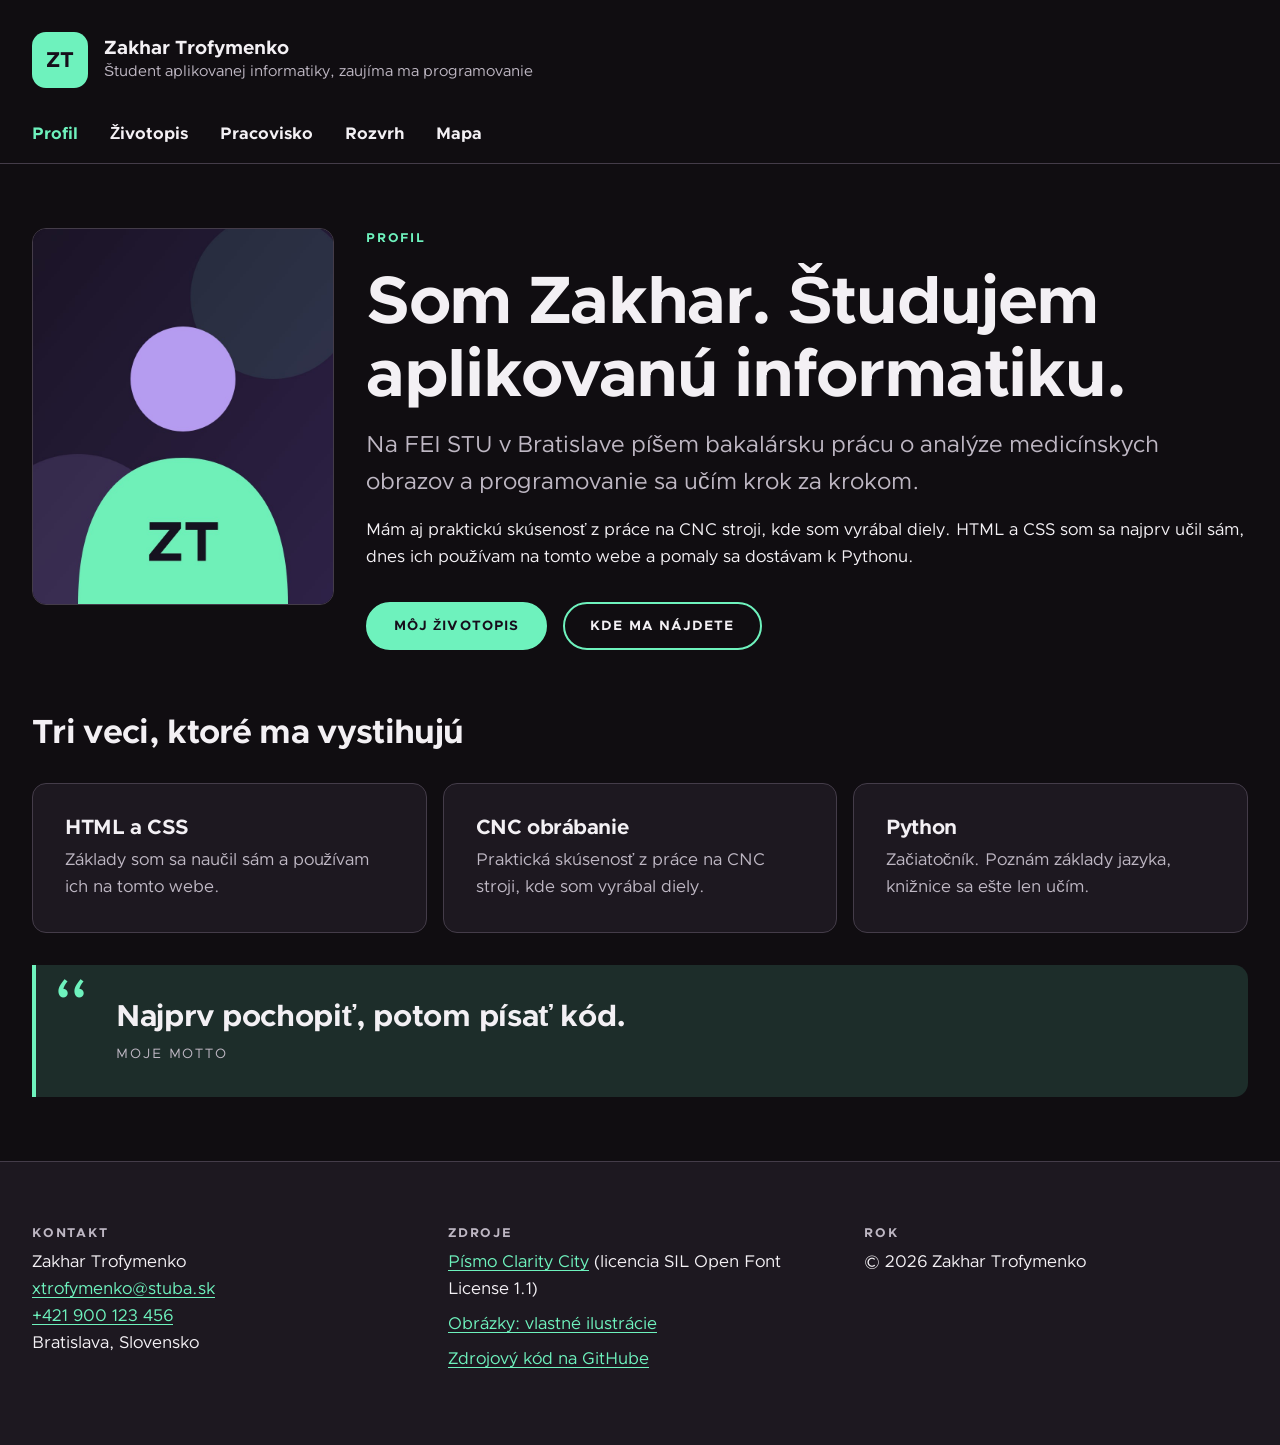
==== index.html @ 53841800 "Complete index.html with styles" ====
<!DOCTYPE html>
<html lang="sk">
<head>
  <meta charset="UTF-8">
  <meta name="viewport" content="width=device-width, initial-scale=1.0">
  <title>Profil</title>
  <link rel="stylesheet" href="./css/styles.css">
</head>
<body>
  <header class="header">
    <div class="container header__inner">
      <a href="./index.html" class="header__logo">ZT</a>
      <div>
        <p class="header__name">Zakhar Trofymenko</p>
        <p class="header__slogan">Študent aplikovanej informatiky, zaujíma ma programovanie</p>
      </div>
    </div>
  </header>
  <nav class="nav">
    <div class="container">
      <ul class="nav__list">
        <li class="nav__item">
          <a href="./index.html" class="nav__link" aria-current="page">Profil</a>
        </li>
        <li class="nav__item">
          <a href="./pages/cv.html" class="nav__link">Životopis</a>
        </li>
        <li class="nav__item">
          <a href="./pages/workspace.html" class="nav__link">Pracovisko</a>
        </li>
        <li class="nav__item">
          <a href="./pages/schedule.html" class="nav__link">Rozvrh</a>
        </li>
        <li class="nav__item">
          <a href="./pages/map.html" class="nav__link">Mapa</a>
        </li>
      </ul>
    </div>
  </nav>
  <main class="main">
    <div class="container">
      <section class="profile">
        <img src="./img/me.jpg" alt="" class="profile__image">
        <div class="profile__description">
          <p class="profile__eyebrow">Profil</p>
          <h1 class="profile__title">Som Zakhar. Študujem aplikovanú informatiku.</h1>
          <div class="profile__intro">
            <p class="profile__lead">Na FEI STU v Bratislave píšem bakalársku prácu o analýze medicínskych obrazov a programovanie sa učím krok za krokom.</p>
            <p>Mám aj praktickú skúsenosť z práce na CNC stroji, kde som vyrábal diely. HTML a CSS som sa najprv učil sám, dnes ich používam na tomto webe a pomaly sa dostávam k Pythonu.</p>
          </div>
          <div class="profile__buttons">
            <a class="button button--filled" href="./pages/cv.html">Môj životopis</a>
            <a class="button" href="./pages/map.html">Kde ma nájdete</a>
          </div>
        </div>
      </section>
      <section class="key-things">
        <h2 class="key-things">Tri veci, ktoré ma vystihujú</h2>
        <ul class="key-things__list">
          <li class="key-things__item">
            <h3 class="key-things__name">HTML a CSS</h3>
            <p class="key-things__text">Základy som sa naučil sám a používam ich na tomto webe.</p>
          </li>
          <li class="key-things__item">
            <h3 class="key-things__name">CNC obrábanie</h3>
            <p class="key-things__text">Praktická skúsenosť z práce na CNC stroji, kde som vyrábal diely.</p>
          </li>
          <li class="key-things__item">
            <h3 class="key-things__name">Python</h3>
            <p class="key-things__text">Začiatočník. Poznám základy jazyka, knižnice sa ešte len učím.</p>
          </li>
        </ul>
      </section>
      <aside class="quote">
        <p>Najprv pochopiť, potom písať kód.</p>
        <p>Moje motto</p>
      </aside>
    </div>
  </main>
  <footer class="footer">
    <address class="footer__address container">
      <div>
        <h2 class="footer__title">Kontakt</h2>
        <p>Zakhar Trofymenko</p>
        <a href="mailto:xtrofymenko@stuba.sk">xtrofymenko@stuba.sk</a>
        <a href="tel:+421900123456">+421 900 123 456</a>
        <p>Bratislava, Slovensko</p>
      </div>
      <div>
        <h2 class="footer__title">Zdroje</h2>
        <ul class="footer__list">
          <li>
            <a href="https://fonts.google.com/specimen/Clarity+City" target="_blank">Písmo Clarity City</a> (licencia SIL Open Font License 1.1)
          </li>
          <li>
            <a href="https://github.com/ZaharTrofym/webte-zadanie1/tree/main/img" target="_blank">Obrázky: vlastné ilustrácie</a>
          </li>
          <li>
            <a href="https://github.com/ZaharTrofym/webte-zadanie1" target="_blank">Zdrojový kód na GitHube</a>
          </li>
        </ul> 
      </div>
      <div>
        <h2 class="footer__title">Rok</h2>
        <p>© 2026 Zakhar Trofymenko</p>
      </div>
    </address>
  </footer>
</body>
</html>
---- css/styles.css ----
@font-face {
  font-family: "Clarity City";
  src: url("../fonts/clarity-city-v3-400.woff2") format("woff2");
  font-weight: 400;
  font-display: swap
}

@font-face {
  font-family: "Clarity City";
  src: url("../fonts/clarity-city-v3-700.woff2") format("woff2");
  font-weight: 700;
  font-display: swap
}

:root {
  --hue: 276;
  --hue-primary: 156;
  --hue-accent: 15;

  --color-bg: hsl(var(--hue), 14%, 6%);
  --color-surface: hsl(var(--hue), 13%, 11%);
  --color-surface-alt: hsl(var(--hue), 14%, 16%);
  --color-surface-brand: hsl(var(--hue), 28%, 20%);
  --color-border: hsl(var(--hue), 10%, 26%);
  --color-text: hsl(var(--hue), 14%, 95%);
  --color-muted: hsl(var(--hue), 9%, 74%);

  --color-primary: hsl(var(--hue-primary), 83%, 69%);
  --color-primary-soft: hsla(var(--hue-primary), 83%, 69%, 0.14);
  --color-secondary: hsl(var(--hue), 75%, 78%);
  --color-secondary-soft: hsla(var(--hue), 75%, 78%, 0.16);
  --color-accent: hsl(var(--hue-accent), 90%, 68%);
  --color-accent-soft: hsla(var(--hue-accent), 90%, 68%, 0.16);
  --color-on-primary: hsl(var(--hue), 30%, 8%);
  --color-overlay: hsla(var(--hue), 30%, 3%, 0.7);
  --shadow: 0 12px 32px hsla(var(--hue), 40%, 2%, 0.55);

  --radius: 14px;
  --radius-pill: 999px;
  --space: 16px;
  --space-sm: calc(var(--space) / 2);
  --space-lg: calc(var(--space) * 2);
  --space-xl: calc(var(--space) * 4);
}

body {
  font-family: "Clarity City", sans-serif;
  background: var(--color-bg);
  color: var(--color-text);
  margin: 0;
  line-height: 1.6;
  font-size: 1.0625rem;
}

p, h1, h2, h3 {
  margin: 0;
}

h1, h2, h3 {
  font-weight: 700;
  line-height: 1.08;
  letter-spacing: -0.02em;
}

h1 {
  font-size: clamp(2.5rem, 7vw, 5.2rem);
}

h2 {
  font-size: clamp(1.5rem, 3vw, 2.1rem);
}

h3 {
  font-size: 1.2rem;
}

ul {
  list-style: none;
  margin: 0;
  padding: 0;
}

a {
  color: var(--color-text);
  color: var(--color-primary);
  text-underline-offset: 0.2em;
  transition: 0.2s;
}

a:hover {
  color: var(--color-secondary);
}

address {
  font-style: normal;
}

.container {
  max-width: 1240px;
  margin-inline: auto;
  padding-inline: var(--space-lg);
}

.button {
  padding: 0.7rem 1.6rem;
  border: 2px solid var(--color-primary);
  border-radius: var(--radius-pill);
  font-size: 0.85rem;
  font-weight: 700;
  letter-spacing: 0.08em;
  text-transform: uppercase;
  text-decoration: none;
  color: var(--color-text);
  transition: 0.3s;
}

.button:hover {
  background: var(--color-primary);
  color: var(--color-on-primary);
  box-shadow: 0 0 30px -10px var(--color-primary);
  transform: translateY(-2px);
}

.button--filled {
  background: var(--color-primary);
  color: var(--color-on-primary);
}

.button--filled:hover {
  color: var(--color-text);
  background: none;
}

.header {
  padding-block: var(--space-lg) var(--space);
}

.header__inner {
  display: flex;
  align-items: center;
  gap: var(--space);
}

.header__logo {
  display: grid;
  width: 56px;
  height: 56px;
  background: var(--color-primary);
  border-radius: var(--radius);
  place-items: center;
  font-size: 1.35rem;
  font-weight: 700;
  color: var(--color-on-primary);
  text-decoration: none;
}

.header__logo:hover {
  color: var(--color-on-primary);
  transform: translateY(-2px);
  box-shadow: 0 0 30px -10px var(--color-primary);
}

.header__name {
  font-size: 1.2rem;
  font-weight: 700;
  line-height: 1.2;
}

.header__slogan {
  font-size: 0.95rem;
  color: var(--color-muted);
}

.nav {
  padding-block: var(--space);
  font-size: 1.05rem;
  font-weight: 700;
  border-bottom: 1px solid var(--color-border);
}

.nav__list {
  display: flex;
  gap: var(--space-lg);
}

.nav__link {
  color: var(--color-text);
  text-decoration: none;
}

.nav__link[aria-current="page"] {
  color: var(--color-primary);
}


.main {
  padding-block: var(--space-xl);
}

.profile__image {
  max-width: 300px;
  border-radius: var(--radius);
  border: 1px solid var(--color-border);
  float: left;
  margin: 0 var(--space-lg) var(--space) 0;
}

.profile__eyebrow {
  font-size: 0.8rem;
  letter-spacing: 0.14em; 
  font-weight: 700;
  text-transform: uppercase;
  color: var(--color-primary);
}

.profile__title {
  font-size: clamp(2.2rem, 5.5vw, 4.2rem);
  margin-top: var(--space);
}

.profile__lead {
  font-size: clamp(1.1rem, 2vw, 1.45rem);
  color: var(--color-muted);
  margin-top: var(--space);
}

.profile__intro p:last-child {
  margin-top: var(--space);
}

.profile__buttons {
  display: flex;
  gap: var(--space);
  margin-top: var(--space-lg);
}

.key-things {
  margin-top: var(--space-xl);
}

.key-things__list {
  display: grid;
  gap: var(--space);
  margin-top: var(--space-lg);
  grid-template-columns: repeat(auto-fit, minmax(240px, 1fr));
}

.key-things__item {
  padding: var(--space-lg);
  border: 1px solid var(--color-border);
  border-radius: var(--radius);
  background: var(--color-surface);
  transition: 0.3s;
}

.key-things__item:hover {
  border-color: var(--color-primary);
  transform: translateY(-2px);
  box-shadow: 0 0 30px -10px var(--color-primary);
}

.key-things__name {
  margin-bottom: var(--space-sm);
  font-size: 1.3rem;
  font-weight: 700;
}

.key-things__text {
  color: var(--color-muted);
}

.quote {
  position: relative;
  margin-top: var(--space-lg);
  padding: var(--space-lg) var(--space-lg) var(--space-lg) calc(var(--space-xl) + var(--space));
  border-left: 4px solid var(--color-primary);
  border-radius: 0 var(--radius) var(--radius) 0;
  background: var(--color-primary-soft);
}

.quote::before {
  content: "\201C";
  position: absolute;
  top: 0;
  left: var(--space);
  font-size: 5rem;
  line-height: 1;
  color: var(--color-primary);
}

.quote p:first-child {
  font-size: clamp(1.3rem, 3vw, 1.9rem);
  font-weight: 700;
  line-height: 1.25;
  letter-spacing: -0.01em;
}

.quote p:last-child {
  margin-top: var(--space-sm);
  color: var(--color-muted);
  font-size: 0.85rem;
  letter-spacing: 0.14em;
  text-transform: uppercase;
}

.footer {
  padding-block: var(--space-xl);
  border-top: 1px solid var(--color-border);
  background: var(--color-surface);
}

.footer__address {
  display: grid;
  grid-template-columns: repeat(auto-fit, minmax(240px, 1fr));
  gap: var(--space-lg);
}

.footer__title {
  font-size: 0.8rem;
  letter-spacing: 0.14em;
  text-transform: uppercase;
  color: var(--color-muted);
  margin-bottom: var(--space-sm);
}

.footer__address div {
  display: flex;
  flex-direction: column;
}

.footer__list li {
  margin-bottom: var(--space-sm);
}
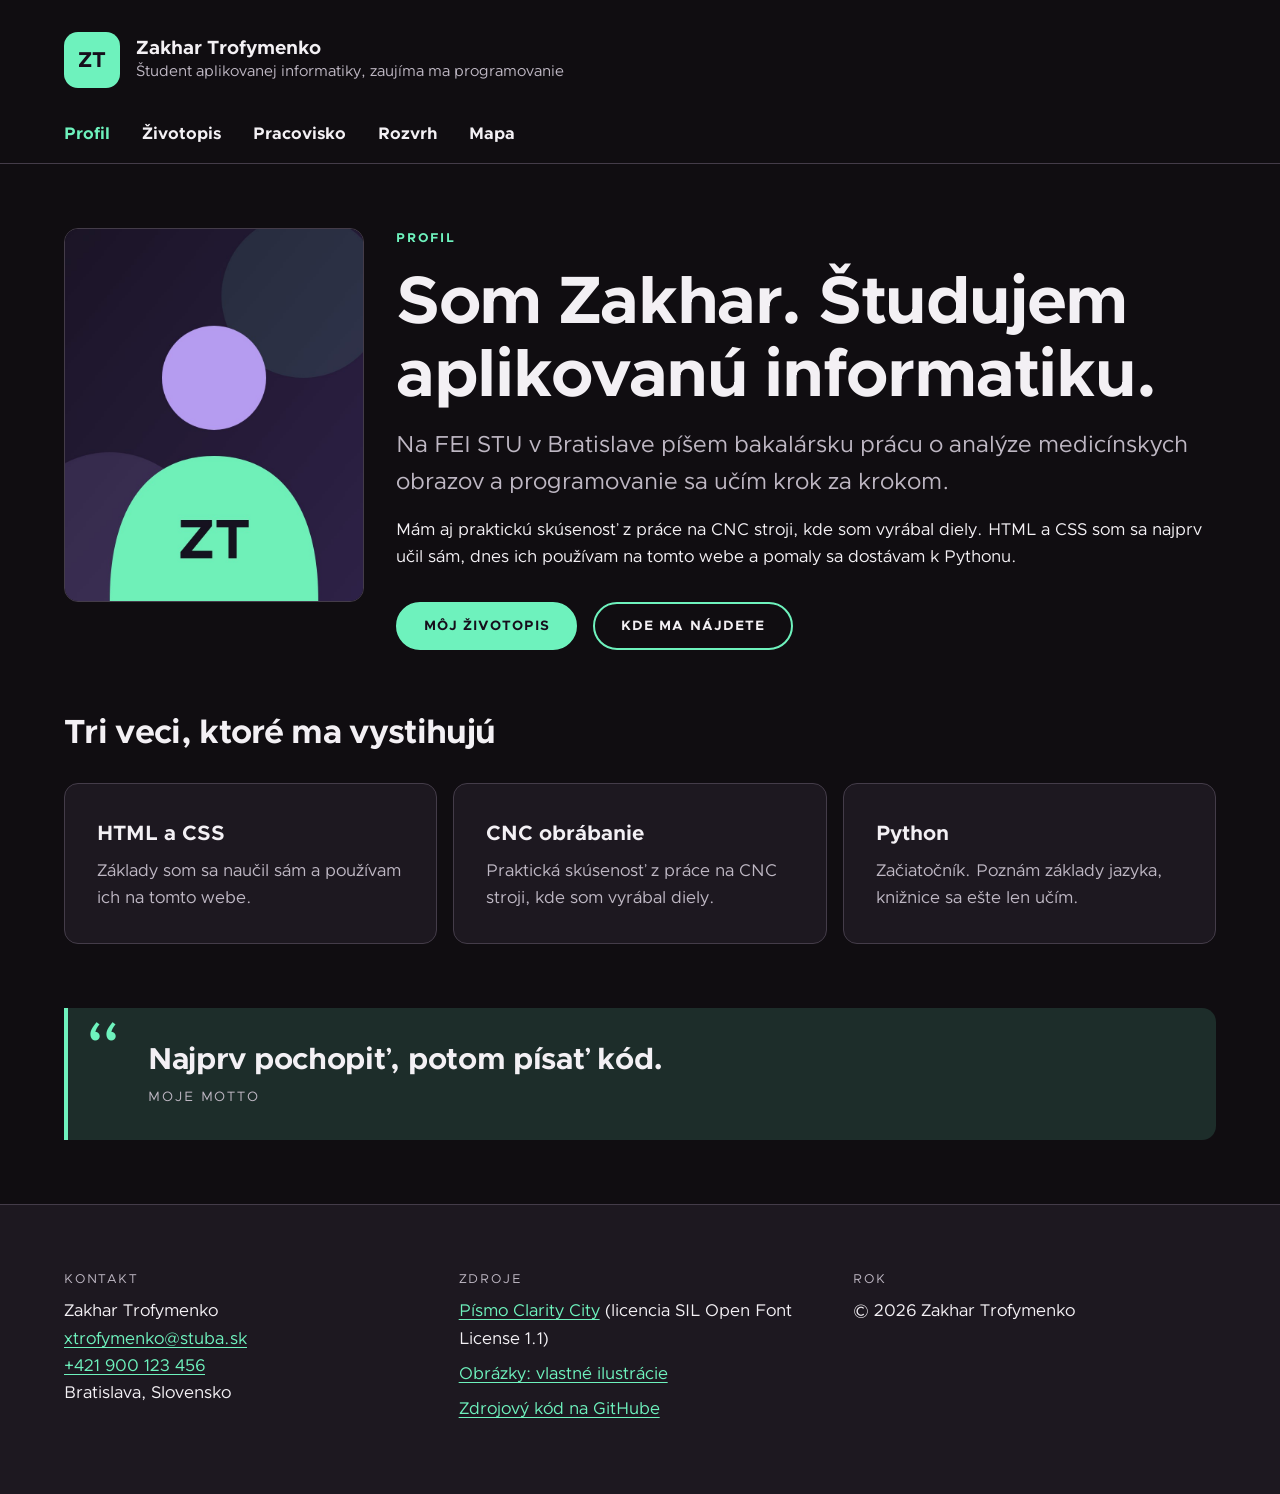
==== commit 9d6fd5e6: "Fixed index.html and styles" ====
--- a/index.html
+++ b/index.html
@@ -3,7 +3,12 @@
 <head>
   <meta charset="UTF-8">
   <meta name="viewport" content="width=device-width, initial-scale=1.0">
-  <title>Profil</title>
+  <title>Profil | Zakhar Trofymenko</title>
+  <meta name="description" content="Online vizitka Zakhara Trofymenka, študenta aplikovanej informatiky na STU FEI.">
+  <meta property="og:title" content="Profil | Zakhar Trofymenko">
+  <meta property="og:description" content="Online vizitka študenta aplikovanej informatiky.">
+  <meta property="og:image" content="./img/me.jpg">
+  <link rel="icon" href="./favicon.ico">
   <link rel="stylesheet" href="./css/styles.css">
 </head>
 <body>
@@ -40,12 +45,12 @@
   <main class="main">
     <div class="container">
       <section class="profile">
-        <img src="./img/me.jpg" alt="" class="profile__image">
+        <img src="./img/me.jpg" alt="Portrét Zakhara Trofymenka" class="profile__image" width="800" height="1000">
         <div class="profile__description">
           <p class="profile__eyebrow">Profil</p>
           <h1 class="profile__title">Som Zakhar. Študujem aplikovanú informatiku.</h1>
           <div class="profile__intro">
-            <p class="profile__lead">Na FEI STU v Bratislave píšem bakalársku prácu o analýze medicínskych obrazov a programovanie sa učím krok za krokom.</p>
+            <p class="profile__lead">Na FEI STU   v Bratislave píšem bakalársku prácu o analýze medicínskych obrazov a programovanie sa učím krok za krokom.</p>
             <p>Mám aj praktickú skúsenosť z práce na CNC stroji, kde som vyrábal diely. HTML a CSS som sa najprv učil sám, dnes ich používam na tomto webe a pomaly sa dostávam k Pythonu.</p>
           </div>
           <div class="profile__buttons">
@@ -55,7 +60,7 @@
         </div>
       </section>
       <section class="key-things">
-        <h2 class="key-things">Tri veci, ktoré ma vystihujú</h2>
+        <h2 class="key-things__title">Tri veci, ktoré ma vystihujú</h2>
         <ul class="key-things__list">
           <li class="key-things__item">
             <h3 class="key-things__name">HTML a CSS</h3>
@@ -80,28 +85,28 @@
   <footer class="footer">
     <address class="footer__address container">
       <div>
-        <h2 class="footer__title">Kontakt</h2>
+        <p class="footer__title">Kontakt</p>
         <p>Zakhar Trofymenko</p>
         <a href="mailto:xtrofymenko@stuba.sk">xtrofymenko@stuba.sk</a>
         <a href="tel:+421900123456">+421 900 123 456</a>
         <p>Bratislava, Slovensko</p>
       </div>
       <div>
-        <h2 class="footer__title">Zdroje</h2>
+        <p class="footer__title">Zdroje</p>
         <ul class="footer__list">
           <li>
-            <a href="https://fonts.google.com/specimen/Clarity+City" target="_blank">Písmo Clarity City</a> (licencia SIL Open Font License 1.1)
+            <a href="https://fonts.google.com/specimen/Clarity+City" target="_blank" rel="noopener noreferrer">Písmo Clarity City</a> (licencia SIL Open Font License 1.1)
           </li>
           <li>
-            <a href="https://github.com/ZaharTrofym/webte-zadanie1/tree/main/img" target="_blank">Obrázky: vlastné ilustrácie</a>
+            <a href="https://github.com/ZaharTrofym/webte-zadanie1/tree/main/img" target="_blank" rel="noopener noreferrer">Obrázky: vlastné ilustrácie</a>
           </li>
           <li>
-            <a href="https://github.com/ZaharTrofym/webte-zadanie1" target="_blank">Zdrojový kód na GitHube</a>
+            <a href="https://github.com/ZaharTrofym/webte-zadanie1" target="_blank" rel="noopener noreferrer">Zdrojový kód na GitHube</a>
           </li>
         </ul> 
       </div>
       <div>
-        <h2 class="footer__title">Rok</h2>
+        <p class="footer__title">Rok</p>
         <p>© 2026 Zakhar Trofymenko</p>
       </div>
     </address>
--- a/css/styles.css
+++ b/css/styles.css
@@ -2,14 +2,32 @@
   font-family: "Clarity City";
   src: url("../fonts/clarity-city-v3-400.woff2") format("woff2");
   font-weight: 400;
-  font-display: swap
+  font-display: swap;
+  unicode-range: U+0000-00FF, U+0131, U+0152-0153, U+02BB-02BC, U+02C6, U+02DA, U+02DC, U+2000-206F, U+20AC, U+2122, U+2191, U+2193, U+2212, U+2215, U+FEFF, U+FFFD;
 }
 
 @font-face {
   font-family: "Clarity City";
   src: url("../fonts/clarity-city-v3-700.woff2") format("woff2");
   font-weight: 700;
-  font-display: swap
+  font-display: swap;
+  unicode-range: U+0000-00FF, U+0131, U+0152-0153, U+02BB-02BC, U+02C6, U+02DA, U+02DC, U+2000-206F, U+20AC, U+2122, U+2191, U+2193, U+2212, U+2215, U+FEFF, U+FFFD;
+}
+
+@font-face {
+  font-family: "Clarity City";
+  src: url("../fonts/clarity-city-v3-latin-ext-regular.woff2") format("woff2");
+  font-weight: 400;
+  font-display: swap;
+  unicode-range: U+0100-02BA, U+02BD-02C5, U+02C7-02CC, U+02CE-02D7, U+02DD-02FF, U+0304, U+0308, U+0329, U+1D00-1DBF, U+1E00-1E9F, U+1EF2-1EFF, U+2020, U+20A0-20AB, U+20AD-20C0, U+2113, U+2C60-2C7F, U+A720-A7FF;
+}
+
+@font-face {
+  font-family: "Clarity City";
+  src: url("../fonts/clarity-city-v3-latin-ext-700.woff2") format("woff2");
+  font-weight: 700;
+  font-display: swap;
+  unicode-range: U+0100-02BA, U+02BD-02C5, U+02C7-02CC, U+02CE-02D7, U+02DD-02FF, U+0304, U+0308, U+0329, U+1D00-1DBF, U+1E00-1E9F, U+1EF2-1EFF, U+2020, U+20A0-20AB, U+20AD-20C0, U+2113, U+2C60-2C7F, U+A720-A7FF;
 }
 
 :root {
@@ -41,7 +59,13 @@
   --space-sm: calc(var(--space) / 2);
   --space-lg: calc(var(--space) * 2);
   --space-xl: calc(var(--space) * 4);
-}
+
+  --gutter: clamp(16px, 5vw, 80px);
+  --container-max: 1240px;
+  --panel-height: 12rem;
+}
+
+*, *::before, *::after { box-sizing: border-box; }
 
 body {
   font-family: "Clarity City", sans-serif;
@@ -81,7 +105,6 @@
 }
 
 a {
-  color: var(--color-text);
   color: var(--color-primary);
   text-underline-offset: 0.2em;
   transition: 0.2s;
@@ -95,10 +118,15 @@
   font-style: normal;
 }
 
+:focus-visible {
+  outline: 3px solid var(--color-secondary);
+  outline-offset: 3px;
+  border-radius: 4px;
+}
+
 .container {
-  max-width: 1240px;
+  width: min(100% - 2 * var(--gutter), var(--container-max));
   margin-inline: auto;
-  padding-inline: var(--space-lg);
 }
 
 .button {
@@ -152,6 +180,7 @@
   font-weight: 700;
   color: var(--color-on-primary);
   text-decoration: none;
+  letter-spacing: -0.02em;
 }
 
 .header__logo:hover {
@@ -197,8 +226,13 @@
   padding-block: var(--space-xl);
 }
 
+.profile {
+  display: flow-root;
+}
+
 .profile__image {
   max-width: 300px;
+  height: auto;
   border-radius: var(--radius);
   border: 1px solid var(--color-border);
   float: left;
@@ -263,6 +297,8 @@
   margin-bottom: var(--space-sm);
   font-size: 1.3rem;
   font-weight: 700;
+  letter-spacing: revert;
+  line-height: revert;
 }
 
 .key-things__text {
@@ -271,7 +307,7 @@
 
 .quote {
   position: relative;
-  margin-top: var(--space-lg);
+  margin-top: var(--space-xl);
   padding: var(--space-lg) var(--space-lg) var(--space-lg) calc(var(--space-xl) + var(--space));
   border-left: 4px solid var(--color-primary);
   border-radius: 0 var(--radius) var(--radius) 0;
@@ -330,4 +366,17 @@
 
 .footer__list li {
   margin-bottom: var(--space-sm);
+}
+
+@media (max-width: 600px) {
+  .nav__list,
+  .profile__buttons {
+    flex-wrap: wrap;
+  }
+
+  .profile__image {
+    float: none;
+    display: block;
+    margin: 0 0 var(--space);
+  }
 }
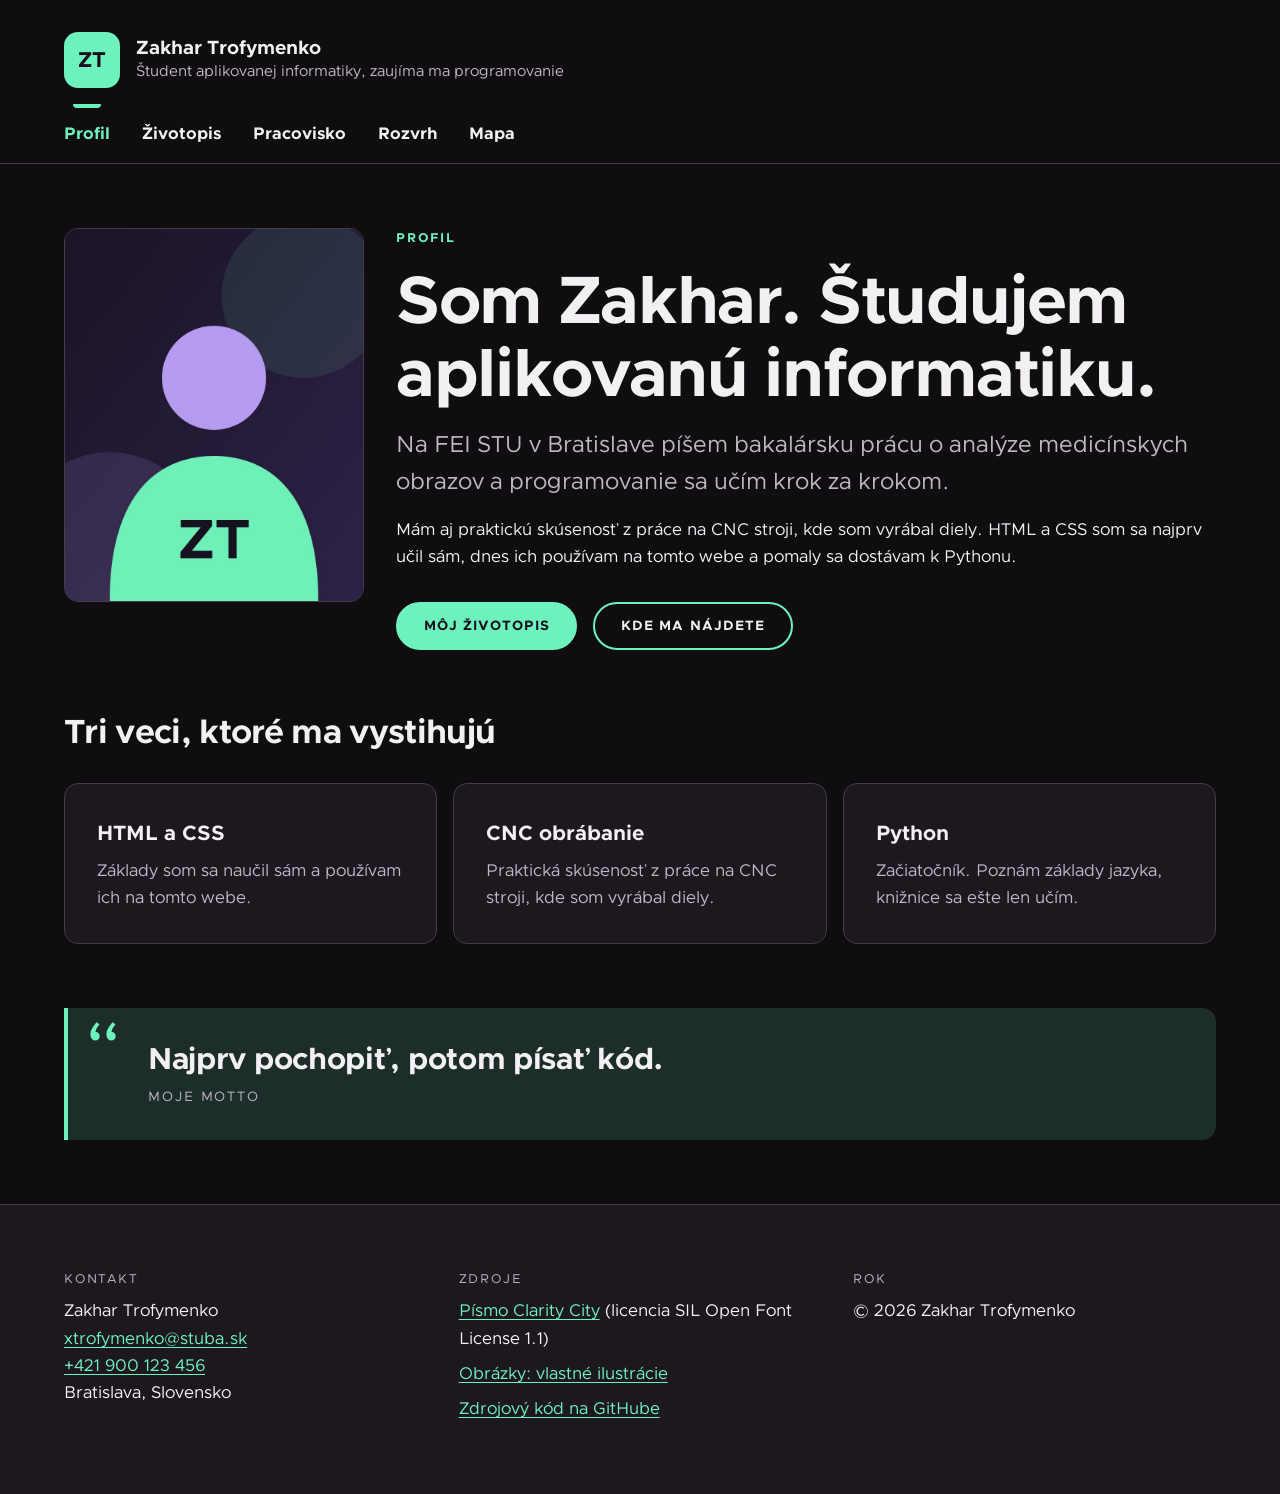
==== commit 78cd5637: "Add hamburger menu, sticky nav and workspace image and media fixes" ====
--- a/index.html
+++ b/index.html
@@ -23,6 +23,9 @@
   </header>
   <nav class="nav">
     <div class="container">
+      <button class="nav__toggle" type="button" aria-expanded="false" aria-controls="nav-list">
+        <span class="nav__toggle-icon"></span>
+        Menu</button>
       <ul class="nav__list">
         <li class="nav__item">
           <a href="./index.html" class="nav__link" aria-current="page">Profil</a>
@@ -45,12 +48,12 @@
   <main class="main">
     <div class="container">
       <section class="profile">
-        <img src="./img/me.jpg" alt="Portrét Zakhara Trofymenka" class="profile__image" width="800" height="1000">
+        <img src="./img/me.jpg" alt="Portrét Zakhara Trofymenka" class="profile__image" width="800" height="1000" loading="lazy">
         <div class="profile__description">
-          <p class="profile__eyebrow">Profil</p>
-          <h1 class="profile__title">Som Zakhar. Študujem aplikovanú informatiku.</h1>
+          <p class="eyebrow">Profil</p>
+          <h1 class="profile__title page-title">Som Zakhar. Študujem aplikovanú informatiku.</h1>
           <div class="profile__intro">
-            <p class="profile__lead">Na FEI STU   v Bratislave píšem bakalársku prácu o analýze medicínskych obrazov a programovanie sa učím krok za krokom.</p>
+            <p class="profile__lead lead">Na FEI STU   v Bratislave píšem bakalársku prácu o analýze medicínskych obrazov a programovanie sa učím krok za krokom.</p>
             <p>Mám aj praktickú skúsenosť z práce na CNC stroji, kde som vyrábal diely. HTML a CSS som sa najprv učil sám, dnes ich používam na tomto webe a pomaly sa dostávam k Pythonu.</p>
           </div>
           <div class="profile__buttons">
@@ -111,5 +114,6 @@
       </div>
     </address>
   </footer>
+  <script src="./js/script.js"></script>
 </body>
 </html>
--- a/css/styles.css
+++ b/css/styles.css
@@ -74,9 +74,10 @@
   margin: 0;
   line-height: 1.6;
   font-size: 1.0625rem;
-}
-
-p, h1, h2, h3 {
+  min-height: 100vh;
+}
+
+p, h1, f, h3 {
   margin: 0;
 }
 
@@ -116,6 +117,12 @@
 
 address {
   font-style: normal;
+}
+
+img {
+  display: block;
+  max-width: 100%;
+  height: auto;
 }
 
 :focus-visible {
@@ -201,10 +208,15 @@
 }
 
 .nav {
-  padding-block: var(--space);
-  font-size: 1.05rem;
-  font-weight: 700;
+  position: sticky;
+  top: 0;
+  z-index: 50;
+  background: var(--color-bg);
   border-bottom: 1px solid var(--color-border);
+}
+
+.nav__toggle {
+  display: none;
 }
 
 .nav__list {
@@ -213,8 +225,32 @@
 }
 
 .nav__link {
+  display: inline-block;
   color: var(--color-text);
   text-decoration: none;
+  position: relative;
+  padding-block: var(--space);
+  font-size: 1.05rem;
+  font-weight: 700;
+} 
+
+.nav__link::before {
+  content: "";
+  position: absolute;
+  top: 0;
+  left: 50%;
+  width: 28px;
+  height: 4px;
+  border-radius: 0 0 4px 4px;
+  transform: translateX(-50%);
+}
+
+.nav__link:hover::before {
+  background: var(--color-border);
+}
+
+.nav__link[aria-current="page"]::before {
+  background: var(--color-primary);
 }
 
 .nav__link[aria-current="page"] {
@@ -232,29 +268,37 @@
 
 .profile__image {
   max-width: 300px;
-  height: auto;
   border-radius: var(--radius);
   border: 1px solid var(--color-border);
   float: left;
   margin: 0 var(--space-lg) var(--space) 0;
 }
 
-.profile__eyebrow {
+.eyebrow {
   font-size: 0.8rem;
   letter-spacing: 0.14em; 
   font-weight: 700;
   text-transform: uppercase;
   color: var(--color-primary);
+  margin-bottom: var(--space);
 }
 
 .profile__title {
   font-size: clamp(2.2rem, 5.5vw, 4.2rem);
-  margin-top: var(--space);
-}
-
-.profile__lead {
+}
+
+.page-title {
+  margin-bottom: var(--space);
+}
+
+.lead {
+  max-width: 46rem;
   font-size: clamp(1.1rem, 2vw, 1.45rem);
   color: var(--color-muted);
+}
+
+.profile__lead {
+  max-width: none;
   margin-top: var(--space);
 }
 
@@ -273,13 +317,14 @@
 }
 
 .key-things__list {
-  display: grid;
+  display: flex;
   gap: var(--space);
   margin-top: var(--space-lg);
-  grid-template-columns: repeat(auto-fit, minmax(240px, 1fr));
+  flex-wrap: wrap;
 }
 
 .key-things__item {
+  flex: 1 1 240px;
   padding: var(--space-lg);
   border: 1px solid var(--color-border);
   border-radius: var(--radius);
@@ -362,21 +407,243 @@
 .footer__address div {
   display: flex;
   flex-direction: column;
+  align-items: flex-start;
 }
 
 .footer__list li {
   margin-bottom: var(--space-sm);
 }
 
-@media (max-width: 600px) {
-  .nav__list,
+.page-intro {
+  margin-bottom: var(--space-xl);
+}
+
+.cv {
+  display: grid;
+  grid-template-columns: minmax(260px, 1fr) 2fr;
+  background: var(--color-surface);
+  overflow: hidden;
+  border: 1px solid var(--color-border);
+  border-radius: var(--radius);
+}
+
+.cv__side {
+  background-color: var(--color-surface-brand);
+  padding: var(--space-lg);
+}
+
+.cv__photo {
+  width: 100%;
+  max-width: 240px;
+  border-radius: var(--radius);
+  margin-bottom: var(--space-lg);
+}
+
+.cv__name {
+  font-size: 1.8rem;
+  margin-bottom: var(--space-sm);
+}
+
+.cv__role {
+  color: var(--color-secondary);
+  font-weight: 700;
+  margin-bottom: var(--space-lg);
+}
+
+.cv__block {
+  margin-bottom: var(--space-lg);
+}
+
+.cv__heading {
+  padding-bottom: var(--space-sm);
+  border-bottom: 2px solid var(--color-border);
+  font-size: 0.85rem;
+  margin-bottom: var(--space);
+}
+
+.cv__contact p {
+  margin-bottom: var(--space-sm);
+}
+
+.skill {
+  display: flex;
+  align-items: center;
+  justify-content: space-between;
+  gap: var(--space);
+  margin-bottom: var(--space);
+}
+
+.skill__note {
+  display: block;
+  color: var(--color-muted);
+  font-size: 0.9rem;
+}
+
+.skill__bar {
+  position: relative;
+  width: 140px;
+  height: 8px;
+  border-radius: var(--radius-pill);
+  background: var(--color-surface-alt);
+}
+
+.skill__bar::after {
+  content: "";
+  position: absolute;
+  inset: 0 auto 0 0;
+  border-radius: inherit;
+  background: var(--color-primary);
+}
+
+.level-1::after {
+  width: 20%;
+}
+
+.level-2::after {
+  width: 40%;
+}
+
+.level-3::after {
+  width: 60%;
+}
+
+.level-4::after {
+  width: 80%;
+}
+
+.level-5::after {
+  width: 100%;
+}
+
+.cv__content {
+  padding: var(--space-lg);
+}
+
+.cv__entry {
+  margin-bottom: var(--space);
+}
+
+.cv__entry-title {
+  font-size: 1.1rem;
+}
+
+.cv__entry-meta {
+  color: var(--color-muted);
+}
+
+.workspace__stage {
+  width: 100%;
+  border-radius: var(--radius);
+  border: 1px solid var(--color-border);
+  overflow: hidden;
+}
+
+@media (max-width: 768px) {
+  .header__slogan {
+    font-size: 0.85rem;
+  }
+
+  .nav__toggle {
+    display: inline-flex;
+    padding: 0;
+    margin: 0;
+    background: 0;
+    border: 0;
+    color: var(--color-text);
+    font-family: "Clarity City", sans-serif;
+    line-height: 1.6;
+    font-size: 1.0625rem;
+    font-weight: 700;
+    cursor: pointer;
+    min-height: 48px;
+    align-items: center;
+    gap: var(--space-sm);
+  }
+  
+  .nav__toggle-icon {
+    position: relative;
+  }
+
+  
+  .nav__toggle-icon::before, .nav__toggle-icon::after {
+    content: "";
+    position: absolute;
+    left: 0;
+  }
+  
+  .nav__toggle-icon::before {
+    top: -7px;
+  }
+
+  .nav__toggle-icon::after {
+    top: 7px;
+  }
+
+  .nav__toggle-icon, .nav__toggle-icon::before, .nav__toggle-icon::after {
+    display: block;
+    width: 22px;
+    height: 3px;
+    background: var(--color-primary);
+    border-radius: 2px;
+    transition: 0.2s;
+  }
+
+  .nav__list {
+    display: flex;
+    flex-direction: column;
+    flex-wrap: nowrap;
+    gap: 0;
+    max-height: 0;
+    overflow: hidden;
+    visibility: hidden;
+    transition: max-height 0.3s ease, visibility 0.3s;
+  }
+
+  .nav__list--open {
+    max-height: 400px;
+    visibility: visible;
+  }
+
+  .nav__toggle[aria-expanded="true"] .nav__toggle-icon {
+    background: transparent;
+  }
+
+  .nav__toggle[aria-expanded="true"] .nav__toggle-icon::before {
+    top: 0;
+    transform: rotate(135deg);
+  }
+
+  .nav__toggle[aria-expanded="true"] .nav__toggle-icon::after {
+    top: 0;
+    transform: rotate(-135deg);
+  }
+
   .profile__buttons {
     flex-wrap: wrap;
   }
 
+  .nav__link {
+    padding: var(--space-sm) 0 var(--space-sm) var(--space);
+  }
+
+  .nav__link::before {
+    top: 50%;
+    left: 0;
+    width: 4px;
+    height: 24px;
+    border-radius: 0 4px 4px 0;
+    transform: translateY(-50%);
+  }
+
   .profile__image {
     float: none;
-    display: block;
+    width: 120px;
     margin: 0 0 var(--space);
   }
+}
+
+@media (prefers-reduced-motion: reduce) {
+  body {
+    transition: none;
+  }
 }
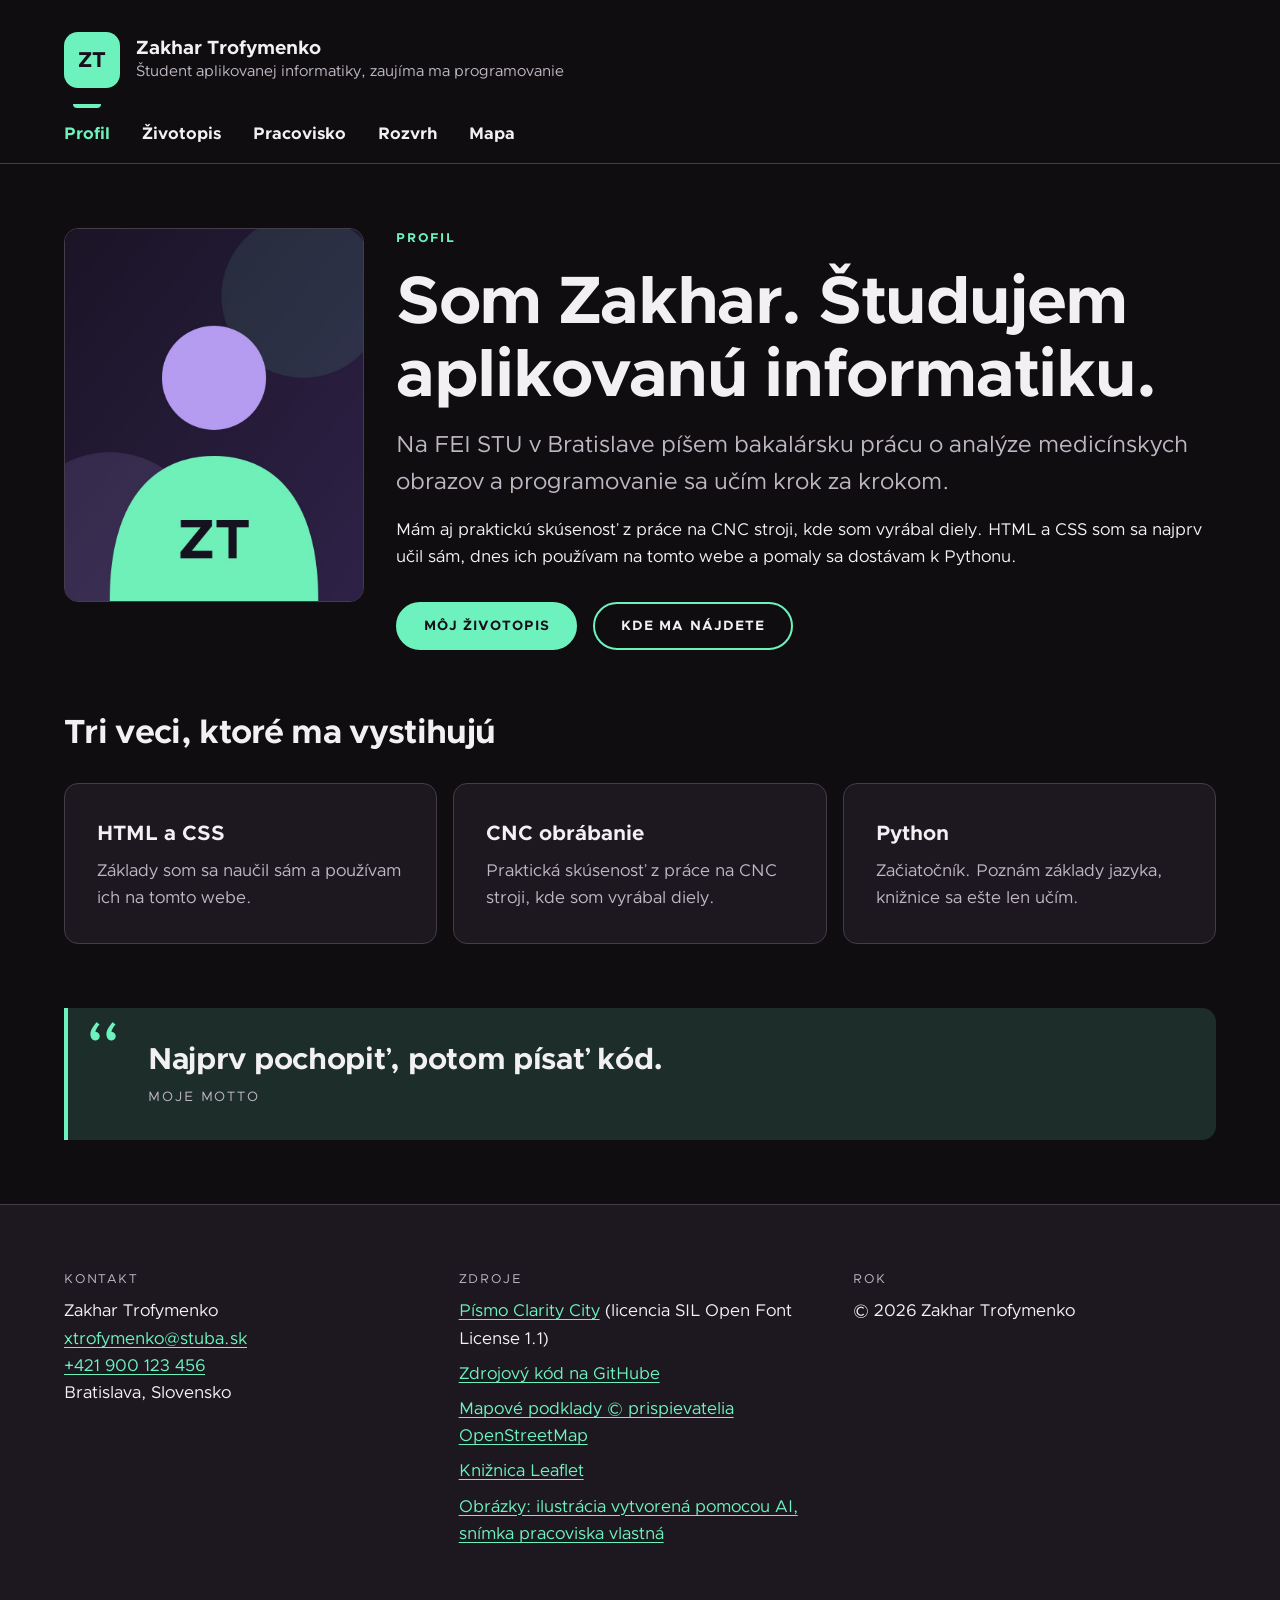
==== commit a6d007b0: "Added docs and changed footer" ====
--- a/index.html
+++ b/index.html
@@ -26,7 +26,7 @@
       <button class="nav__toggle" type="button" aria-expanded="false" aria-controls="nav-list">
         <span class="nav__toggle-icon"></span>
         Menu</button>
-      <ul class="nav__list">
+      <ul class="nav__list" id="nav-list">
         <li class="nav__item">
           <a href="./index.html" class="nav__link" aria-current="page">Profil</a>
         </li>
@@ -101,10 +101,16 @@
             <a href="https://fonts.google.com/specimen/Clarity+City" target="_blank" rel="noopener noreferrer">Písmo Clarity City</a> (licencia SIL Open Font License 1.1)
           </li>
           <li>
-            <a href="https://github.com/ZaharTrofym/webte-zadanie1/tree/main/img" target="_blank" rel="noopener noreferrer">Obrázky: vlastné ilustrácie</a>
+            <a href="https://github.com/ZaharTrofym/webte-zadanie1" target="_blank" rel="noopener noreferrer">Zdrojový kód na GitHube</a>
           </li>
           <li>
-            <a href="https://github.com/ZaharTrofym/webte-zadanie1" target="_blank" rel="noopener noreferrer">Zdrojový kód na GitHube</a>
+            <a href="https://www.openstreetmap.org/copyright" target="_blank" rel="noopener noreferrer">Mapové podklady © prispievatelia OpenStreetMap</a>
+          </li>
+          <li>
+            <a href="https://leafletjs.com/" target="_blank" rel="noopener noreferrer">Knižnica Leaflet</a>
+          </li>
+          <li>
+            <a href="https://github.com/ZaharTrofym/webte-zadanie1/tree/main/img" target="_blank" rel="noopener noreferrer">Obrázky: ilustrácia vytvorená pomocou AI, snímka pracoviska vlastná</a>
           </li>
         </ul> 
       </div>
--- a/css/styles.css
+++ b/css/styles.css
@@ -63,6 +63,9 @@
   --gutter: clamp(16px, 5vw, 80px);
   --container-max: 1240px;
   --panel-height: 12rem;
+
+  --color-print-bg: #fff;
+  --color-print-text: #000;
 }
 
 *, *::before, *::after { box-sizing: border-box; }
@@ -77,7 +80,7 @@
   min-height: 100vh;
 }
 
-p, h1, f, h3 {
+p, h1, h2, h3 {
   margin: 0;
 }
 
@@ -93,6 +96,7 @@
 
 h2 {
   font-size: clamp(1.5rem, 3vw, 2.1rem);
+  line-height: 1.08;
 }
 
 h3 {
@@ -178,6 +182,7 @@
 
 .header__logo {
   display: grid;
+  flex-shrink: 0;
   width: 56px;
   height: 56px;
   background: var(--color-primary);
@@ -466,10 +471,10 @@
 }
 
 .skill {
-  display: flex;
+  display: grid;
+  grid-template-columns: repeat(auto-fit, minmax(7rem, 1fr));
   align-items: center;
-  justify-content: space-between;
-  gap: var(--space);
+  gap: var(--space-sm) var(--space);
   margin-bottom: var(--space);
 }
 
@@ -481,7 +486,7 @@
 
 .skill__bar {
   position: relative;
-  width: 140px;
+  width: 100%;
   height: 8px;
   border-radius: var(--radius-pill);
   background: var(--color-surface-alt);
@@ -531,12 +536,560 @@
   color: var(--color-muted);
 }
 
+.workspace__title {
+  margin-bottom: var(--space-lg);
+}
+
 .workspace__stage {
+  position: relative;
   width: 100%;
-  border-radius: var(--radius);
   border: 1px solid var(--color-border);
+  border-radius: var(--radius);
+}
+
+.workspace__image {
+  display: block;
+  width: 100%;
+  height: auto;
+  border-radius: calc(var(--radius) - 1px);
+}
+
+.hotspots {
+  --dot-size: 44px;
+  position: absolute;
+  inset: 0;
+  margin: 0;
+  padding: 0;
+  list-style: none;
+  pointer-events: none;
+}
+
+.hotspot {
+  position: absolute;
+  left: var(--x);
+  top: var(--y);
+}
+
+.hotspot:hover,
+.hotspot:focus-within {
+  z-index: 2;
+}
+
+.hotspot__dot {
+  position: absolute;
+  left: 0;
+  top: 0;
+  transform: translate(-50%, -50%);
+  display: grid;
+  place-items: center;
+  width: var(--dot-size);
+  height: var(--dot-size);
+  padding: 0;
+  border: 2px solid var(--color-accent);
+  border-radius: 50%;
+  background: var(--color-overlay);
+  color: var(--color-accent);
+  font: inherit;
+  font-size: 1.0625rem;
+  font-weight: 700;
+  line-height: 1;
+  cursor: pointer;
+  /* box-shadow: var(--shadow); */
+  pointer-events: auto;
+  transition: 0.2s;
+}
+
+.hotspot:hover .hotspot__dot,
+.hotspot:focus-within .hotspot__dot {
+  background: var(--color-accent);
+  color: var(--color-on-primary);
+  transform: translate(-50%, -50%);
+  box-shadow: 0 0 0 4px var(--color-accent);
+}
+
+.hotspot__panel {
+  position: absolute;
+  top: 24px;
+  left: 24px;
+  z-index: 1;
+  width: min(300px, 70vw);
+  padding: var(--space);
+  border: 1px solid var(--color-accent);
+  border-radius: var(--radius);
+  background: var(--color-surface);
+  color: var(--color-text);
+  box-shadow: var(--shadow);
+  opacity: 0;
+  visibility: hidden;
+  pointer-events: auto;
+  transition: opacity 0.2s, visibility 0.2s;
+}
+
+.hotspot__panel::before {
+  content: "";
+  position: absolute;
+  inset: -24px;
+  z-index: -1;
+}
+
+.hotspot:hover .hotspot__panel,
+.hotspot:focus-within .hotspot__panel {
+  opacity: 1;
+  visibility: visible;
+}
+
+.hotspot--left .hotspot__panel {
+  left: auto;
+  right: 24px;
+}
+
+.hotspot--up .hotspot__panel {
+  top: auto;
+  bottom: 24px;
+}
+
+.hotspot__tag {
+  display: inline-block;
+  margin: 0 0 var(--space);
+  padding: 2px 8px;
+  border-radius: var(--radius-pill);
+  background: var(--color-accent);
+  color: var(--color-on-primary);
+  font-size: 0.7rem;
+  font-weight: 700;
+  text-transform: uppercase;
+}
+
+.hotspot__title {
+  margin: 0 0 var(--space-sm);
+  font-size: 1.1rem;
+}
+
+.hotspot__text {
+  margin: 0;
+  font-size: 0.95rem;
+}
+
+.hotspot__link {
+  display: inline-block;
+  margin-top: var(--space-sm);
+  font-weight: 700;
+}
+
+.status {
+  margin-bottom: var(--space-xl);
+  padding: var(--space) var(--space-lg);
+  border: 1px solid var(--color-border);
+  border-left: 4px solid var(--color-primary);
+  border-radius: var(--radius);
+  background: var(--color-surface);
+}
+
+.schedule__title {
+  margin-bottom: var(--space);
+}
+
+.filters {
+  display: flex;
+  gap: var(--space-lg);
+  margin-bottom: var(--space);
+  border-bottom: 1px solid var(--color-border);
+}
+
+.filters__button {
+  position: relative;
+  padding: var(--space) 0;
+  border: 0;
+  background: none;
+  color: var(--color-text);
+  font: inherit;
+  font-weight: 700;
+  cursor: pointer;
+}
+
+.filters__button::before {
+  content: "";
+  position: absolute;
+  top: 0;
+  left: 50%;
+  width: 28px;
+  height: 4px;
+  border-radius: 0 0 4px 4px;
+  transform: translateX(-50%);
+}
+
+.filters__button:hover::before {
+  background: var(--color-border);
+}
+
+.filters__button[aria-pressed="true"] {
+  color: var(--color-primary);
+}
+
+.filters__button[aria-pressed="true"]::before {
+  background: var(--color-primary);
+}
+
+.lesson--lecture {
+  --lesson-color: var(--color-primary);
+  --lesson-soft: var(--color-primary-soft);
+}
+
+.lesson--exercise {
+  --lesson-color: var(--color-secondary);
+  --lesson-soft: var(--color-secondary-soft);
+}
+
+.lesson--pe {
+  --lesson-color: var(--color-accent);
+  --lesson-soft: var(--color-accent-soft);
+}
+
+.legend {
+  display: flex;
+  flex-wrap: wrap;
+  gap: var(--space);
+  margin-bottom: var(--space);
+  color: var(--color-muted);
+  font-size: 0.9rem;
+}
+
+.legend__item {
+  display: flex;
+  align-items: center;
+  gap: var(--space-sm);
+}
+
+.legend__item::before {
+  content: "";
+  width: 14px;
+  height: 14px;
+  border-radius: 4px;
+  background: var(--lesson-color);
+}
+
+.schedule__empty {
+  margin-bottom: var(--space);
+  padding: var(--space);
+  border: 1px solid var(--color-accent);
+  border-radius: var(--radius);
+  background: var(--color-accent-soft);
+}
+
+.table-wrap {
+  overflow-x: auto;
+  border-radius: var(--radius);
+  box-shadow: 0 0 0 1px var(--color-border);
+}
+
+.timetable {
+  width: 100%;
+  min-width: 720px;
+  table-layout: fixed;
+  border-collapse: collapse;
+}
+
+.timetable th,
+.timetable td {
+  height: 54px;
+  padding: var(--space-sm);
+  border: 1px solid var(--color-border);
+  text-align: center;
+  font-size: 0.9rem;
+}
+
+.timetable thead th {
+  background: var(--color-surface-brand);
+  font-size: 0.8rem;
+  letter-spacing: 0.1em;
+  text-transform: uppercase;
+}
+
+.timetable thead th:first-child,
+.timetable tbody th {
+  width: 7.5rem;
+}
+
+.timetable tbody th {
+  background: var(--color-surface-alt);
+  color: var(--color-muted);
+  font-weight: 400;
+}
+
+.timetable tbody tr:nth-of-type(even) .free {
+  background: var(--color-surface);
+}
+
+.free {
+  background: var(--color-bg);
+  color: var(--color-muted);
+  font-size: 0.85rem;
+}
+
+.lesson {
+  background: var(--lesson-soft);
+  box-shadow: inset 4px 0 0 var(--lesson-color);
+  line-height: 1.3;
+  transition: opacity 0.2s;
+}
+
+.lesson__type,
+.lesson__title {
+  display: block;
+}
+
+.lesson__type {
+  margin-bottom: 2px;
+  color: var(--color-muted);
+  font-size: 0.7rem;
+  letter-spacing: 0.12em;
+  text-transform: uppercase;
+}
+
+.lesson__title {
+  font-weight: 700;
+}
+
+.lesson--now {
+  outline: 3px solid var(--lesson-color);
+  outline-offset: -3px;
+}
+
+.lesson--dimmed {
+  opacity: 0.2;
+}
+
+.progress {
+  margin-top: var(--space-xl);
+}
+
+.progress__title {
+  margin-bottom: var(--space);
+}
+
+.progress__label {
+  display: flex;
+  justify-content: space-between;
+  margin-bottom: var(--space-sm);
+  font-weight: 700;
+}
+
+.progress__track {
+  height: 14px;
+  border-radius: var(--radius-pill);
+  background: var(--color-surface-alt);
   overflow: hidden;
 }
+
+.progress__fill {
+  width: 0;
+  height: 100%;
+  border-radius: inherit;
+  background: var(--color-accent);
+  transition: width 0.3s;
+}
+
+button.button {
+  background: none;
+  font-family: inherit;
+  cursor: pointer;
+}
+
+.map-layout {
+  display: grid;
+  grid-template-columns: minmax(0, 2fr) minmax(280px, 1fr);
+  gap: var(--space-lg);
+  align-items: start;
+}
+
+.map {
+  z-index: 0;
+  height: 560px;
+  border: 1px solid var(--color-border);
+  border-radius: var(--radius);
+  background: var(--color-surface);
+}
+
+.map-source {
+  margin-top: var(--space-sm);
+  color: var(--color-muted);
+  font-size: 0.85rem;
+}
+
+.map-panel .eyebrow {
+  margin-bottom: var(--space-sm);
+}
+
+.map-result {
+  margin-bottom: var(--space);
+  padding: var(--space) var(--space-lg);
+  border: 1px solid var(--color-border);
+  border-left: 4px solid var(--color-accent);
+  border-radius: var(--radius);
+  background: var(--color-accent-soft);
+}
+
+.map-panel__add {
+  width: 100%;
+  margin-bottom: var(--space-lg);
+}
+
+.point-form {
+  margin-bottom: var(--space-lg);
+  padding: var(--space);
+  border: 1px solid var(--color-border);
+  border-radius: var(--radius);
+  background: var(--color-surface);
+}
+
+.point-form__label {
+  display: block;
+  margin-bottom: var(--space-sm);
+  font-weight: 700;
+}
+
+.point-form__input {
+  width: 100%;
+  margin-bottom: var(--space);
+  padding: 0.6rem var(--space);
+  border: 1px solid var(--color-border);
+  border-radius: var(--radius);
+  background: var(--color-bg);
+  color: var(--color-text);
+  font: inherit;
+}
+
+.point-form__buttons {
+  display: flex;
+  flex-wrap: wrap;
+  gap: var(--space-sm);
+}
+
+.points__item {
+  display: flex;
+  margin-bottom: var(--space-sm);
+  border: 1px solid var(--color-border);
+  border-radius: var(--radius);
+  background: var(--color-surface);
+  overflow: hidden;
+}
+
+.points__select {
+  flex: 1;
+  padding: var(--space-sm) var(--space);
+  border: 0;
+  background: none;
+  color: var(--color-text);
+  font: inherit;
+  text-align: left;
+  cursor: pointer;
+}
+
+.points__select[aria-pressed="true"] {
+  background: var(--color-primary-soft);
+  box-shadow: inset 4px 0 0 var(--color-primary);
+}
+
+.points__name,
+.points__distance {
+  display: block;
+}
+
+.points__name {
+  font-weight: 700;
+}
+
+.points__distance {
+  color: var(--color-muted);
+  font-size: 0.9rem;
+}
+
+.points__delete {
+  padding: 0 var(--space);
+  border: 0;
+  border-left: 1px solid var(--color-border);
+  background: none;
+  color: var(--color-muted);
+  font: inherit;
+  font-size: 1.4rem;
+  cursor: pointer;
+}
+
+.points__delete:hover {
+  color: var(--color-accent);
+}
+
+.points-empty {
+  padding: var(--space);
+  border: 2px dashed var(--color-border);
+  border-radius: var(--radius);
+  color: var(--color-muted);
+}
+
+.map-marker {
+  display: grid;
+  place-items: center;
+  border: 3px solid var(--color-bg);
+  border-radius: 50%;
+  color: var(--color-on-primary);
+  font-weight: 700;
+  box-shadow: var(--shadow);
+}
+
+.map-marker--school {
+  background: var(--color-primary);
+}
+
+.map-marker--home {
+  background: var(--color-secondary);
+}
+
+.map-marker--point {
+  background: var(--color-accent);
+}
+
+.map-marker--selected {
+  border-color: var(--color-text);
+}
+
+.map-marker--new {
+  border: 3px dashed var(--color-text);
+  background: var(--color-surface);
+  color: var(--color-text);
+}
+
+.route-line {
+  stroke: var(--color-accent);
+  stroke-width: 4px;
+}
+
+.route-tooltip {
+  border: 1px solid var(--color-accent);
+  background: var(--color-surface);
+  color: var(--color-text);
+  font-family: inherit;
+  font-weight: 700;
+}
+
+
+
+
+
+
+
+
+
+
+
+
+
+
+
+
+
+
+
+
 
 @media (max-width: 768px) {
   .header__slogan {
@@ -640,10 +1193,86 @@
     width: 120px;
     margin: 0 0 var(--space);
   }
+
+  .cv {
+    grid-template-columns: 1fr;
+  }
+
+  .hotspots {
+    --dot-size: 36px;
+  }
+
+  /* reserve the panel space so the page never jumps */
+  .workspace__stage {
+    margin-bottom: calc(var(--panel-height) + var(--space));
+  }
+
+  .hotspot {
+    position: static;
+  }
+
+  .hotspot__dot {
+    left: var(--x);
+    top: var(--y);
+  }
+
+  .hotspot .hotspot__panel {
+    top: 100%;
+    bottom: auto;
+    left: 0;
+    right: 0;
+    width: auto;
+    margin-top: var(--space-sm);
+    overflow: auto;
+    transition: none;
+  }
+
+  .hotspot__panel::before {
+    display: none;
+  }
+
+  .hotspots:not(:has(.hotspot:hover, .hotspot:focus-within)) .hotspot:first-child .hotspot__panel {
+    opacity: 1;
+    visibility: visible;
+  }
+
+  .hotspots:not(:has(.hotspot:hover, .hotspot:focus-within)) .hotspot:first-child .hotspot__dot {
+    background: var(--color-accent-soft);
+  }
+
+    .filters {
+    gap: var(--space);
+  }
+
+  .timetable {
+    min-width: 640px;
+  }
+
+  .timetable th,
+  .timetable td {
+    padding: 4px;
+    font-size: 0.8rem;
+  }
+
+  .timetable thead th:first-child,
+  .timetable tbody th {
+    width: 6rem;
+  }
+
+  .map-layout {
+    grid-template-columns: 1fr;
+  }
+
+  .map {
+    height: 380px;
+  }
 }
 
 @media (prefers-reduced-motion: reduce) {
-  body {
-    transition: none;
+  *,
+  *::before,
+  *::after {
+    transition: none !important;
+    animation: none !important;
   }
 }
